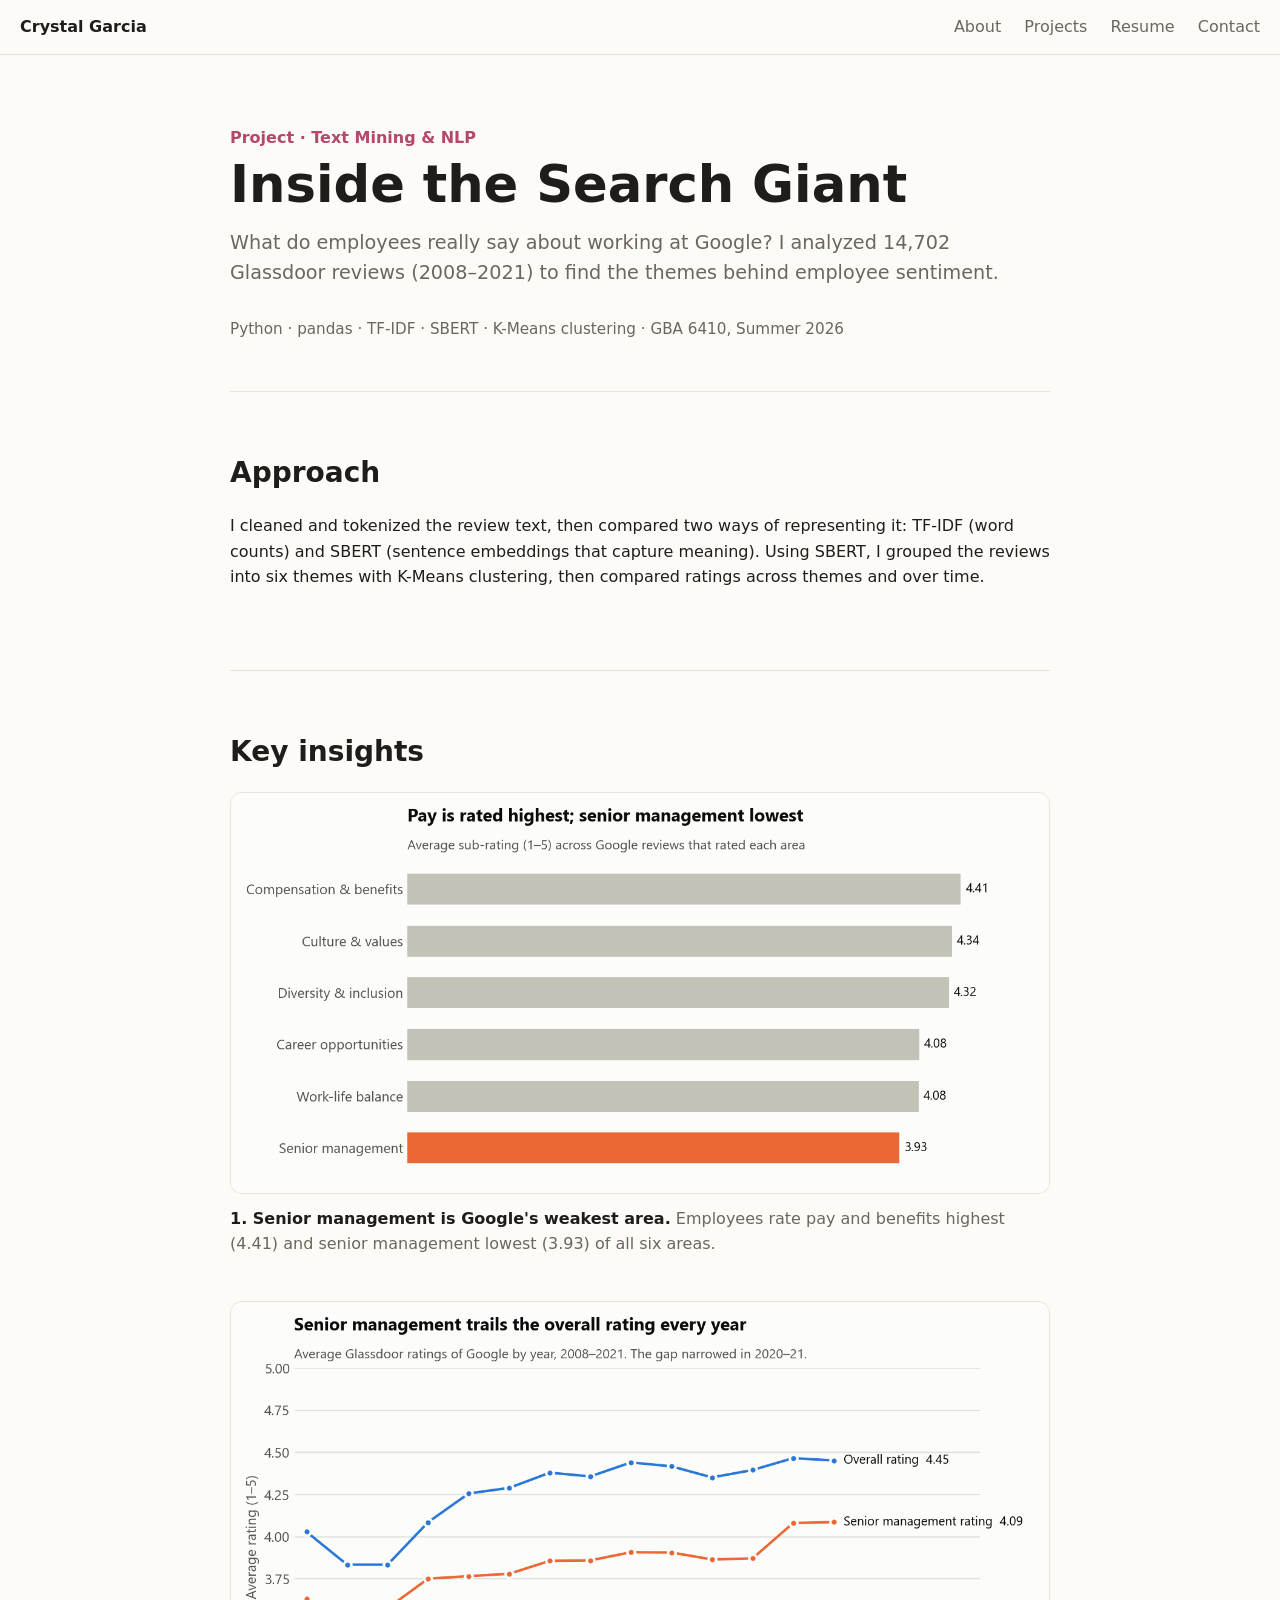
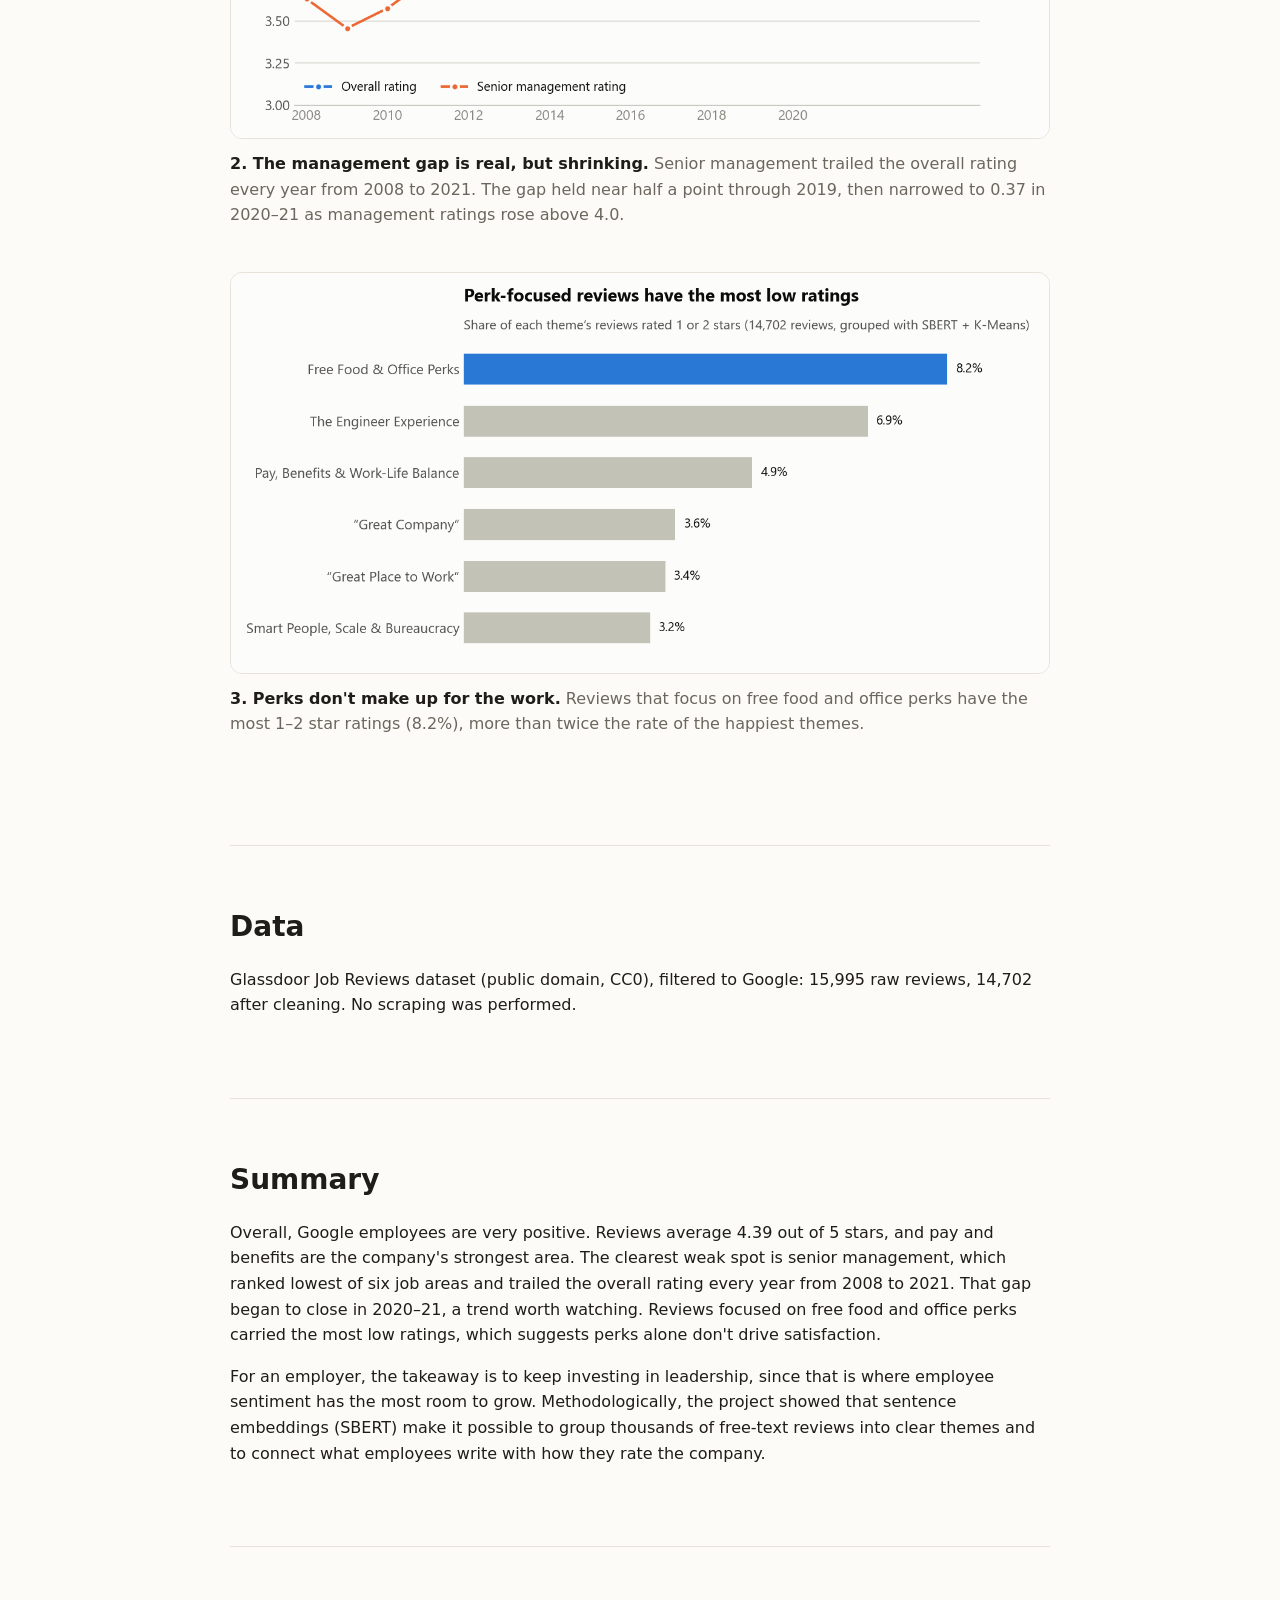
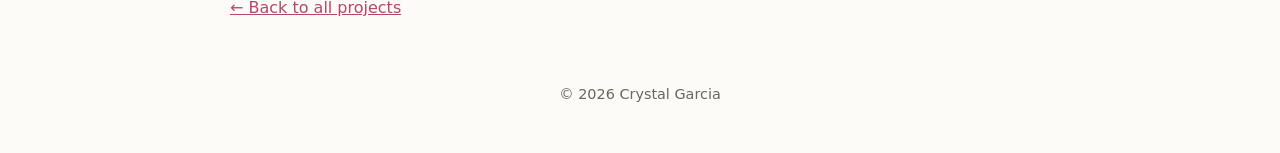
==== projects/google-reviews/index.html @ 477b3489 "Add three projects: Google reviews, K Line home values, stock backtest Co-Authored-By: Claude Opus 5" ====
<!DOCTYPE html>
<html lang="en">
<head>
  <meta charset="UTF-8">
  <meta name="viewport" content="width=device-width, initial-scale=1.0">
  <title>Inside the Search Giant | Crystal Garcia</title>
  <meta name="description" content="Text mining 14,702 Glassdoor employee reviews of Google to find what drives employee sentiment.">
  <!-- "../../" means "go up two folders" to reach the main style.css -->
  <link rel="stylesheet" href="../../style.css">
</head>
<body>

  <header class="nav">
    <a class="logo" href="../../">Crystal Garcia</a>
    <nav>
      <a href="../../#about">About</a>
      <a href="../../#projects">Projects</a>
      <a href="../../#resume">Resume</a>
      <a href="../../#contact">Contact</a>
    </nav>
  </header>

  <main>

    <!-- ============ TITLE ============ -->
    <section class="project-hero">
      <p class="eyebrow">Project &middot; Text Mining &amp; NLP</p>
      <h1>Inside the Search Giant</h1>
      <p class="tagline">
        What do employees really say about working at Google? I analyzed 14,702 Glassdoor
        reviews (2008–2021) to find the themes behind employee sentiment.
      </p>
      <p class="tools">Python &middot; pandas &middot; TF-IDF &middot; SBERT &middot; K-Means clustering &middot; GBA 6410, Summer 2026</p>
    </section>

    <!-- ============ APPROACH ============ -->
    <section>
      <h2>Approach</h2>
      <p>
        I cleaned and tokenized the review text, then compared two ways of representing it:
        TF-IDF (word counts) and SBERT (sentence embeddings that capture meaning).
        Using SBERT, I grouped the reviews into six themes with K-Means clustering,
        then compared ratings across themes and over time.
      </p>
    </section>

    <!-- ============ INSIGHTS ============ -->
    <!-- To add another insight: copy one <figure> ... </figure> block -->
    <section>
      <h2>Key insights</h2>

      <figure>
        <img src="chart_3_subratings.png" alt="Average sub-ratings: compensation and benefits 4.41, culture and values 4.34, diversity and inclusion 4.32, career opportunities 4.08, work-life balance 4.08, senior management 3.93">
        <figcaption><strong>1. Senior management is Google's weakest area.</strong> Employees rate pay and benefits highest (4.41) and senior management lowest (3.93) of all six areas.</figcaption>
      </figure>

      <figure>
        <img src="chart_1_management.png" alt="Line chart from 2008 to 2021: overall rating rises from about 4.0 to 4.45; senior management rating rises from about 3.6 to 4.09, staying below overall every year">
        <figcaption><strong>2. The management gap is real, but shrinking.</strong> Senior management trailed the overall rating every year from 2008 to 2021. The gap held near half a point through 2019, then narrowed to 0.37 in 2020–21 as management ratings rose above 4.0.</figcaption>
      </figure>

      <figure>
        <img src="chart_2_low_ratings.png" alt="Share of 1 to 2 star reviews by theme: free food and office perks 8.2%, engineer experience 6.9%, pay benefits and work-life balance 4.9%, great company 3.6%, great place to work 3.4%, smart people scale and bureaucracy 3.2%">
        <figcaption><strong>3. Perks don't make up for the work.</strong> Reviews that focus on free food and office perks have the most 1–2 star ratings (8.2%), more than twice the rate of the happiest themes.</figcaption>
      </figure>
    </section>

    <!-- ============ DATA ============ -->
    <section>
      <h2>Data</h2>
      <p>
        Glassdoor Job Reviews dataset (public domain, CC0), filtered to Google:
        15,995 raw reviews, 14,702 after cleaning. No scraping was performed.
      </p>
    </section>

    <!-- ============ SUMMARY ============ -->
    <section>
      <h2>Summary</h2>
      <p>
        Overall, Google employees are very positive. Reviews average 4.39 out of 5 stars, and pay and benefits
        are the company's strongest area. The clearest weak spot is senior management, which ranked lowest
        of six job areas and trailed the overall rating every year from 2008 to 2021. That gap began to close
        in 2020–21, a trend worth watching. Reviews focused on free food and office perks carried the most
        low ratings, which suggests perks alone don't drive satisfaction.
      </p>
      <p>
        For an employer, the takeaway is to keep investing in leadership, since that is where employee
        sentiment has the most room to grow. Methodologically, the project showed that sentence embeddings
        (SBERT) make it possible to group thousands of free-text reviews into clear themes and to connect
        what employees write with how they rate the company.
      </p>
    </section>

    <p class="back"><a href="../../#projects">&larr; Back to all projects</a></p>

  </main>

  <footer>
    <p>&copy; 2026 Crystal Garcia</p>
  </footer>

</body>
</html>
---- style.css ----
/* ===========================================================
   COLORS & FONTS: change these to restyle the whole site
   =========================================================== */
:root {
  --bg: #fdfbf7;          /* page background */
  --text: #1f1d1a;        /* main text */
  --muted: #6b665e;       /* softer gray text */
  --accent: #b5476b;      /* buttons & links (try #2f6fdb for blue) */
  --card: #ffffff;        /* project card background */
  --border: #e8e3da;
  --font: system-ui, -apple-system, "Segoe UI", Roboto, sans-serif;
}

/* Automatic dark mode when the visitor's computer is in dark mode */
@media (prefers-color-scheme: dark) {
  :root {
    --bg: #17161a;
    --text: #f1eee9;
    --muted: #a9a49c;
    --accent: #e48aa8;
    --card: #211f25;
    --border: #34313a;
  }
}

/* ===========================================================
   BASICS
   =========================================================== */
* { box-sizing: border-box; }

html { scroll-behavior: smooth; }

body {
  margin: 0;
  background: var(--bg);
  color: var(--text);
  font-family: var(--font);
  line-height: 1.6;
}

main {
  max-width: 860px;
  margin: 0 auto;
  padding: 0 20px;
}

section {
  padding: 64px 0;
  border-bottom: 1px solid var(--border);
  scroll-margin-top: 60px; /* so the nav bar doesn't cover headings */
}

h1, h2, h3 { line-height: 1.2; }
h2 { font-size: 1.75rem; margin-top: 0; }

a { color: var(--accent); }

/* ===========================================================
   NAVIGATION BAR
   =========================================================== */
.nav {
  position: sticky;
  top: 0;
  z-index: 10;
  display: flex;
  justify-content: space-between;
  align-items: center;
  flex-wrap: wrap;
  gap: 8px;
  padding: 14px 20px;
  background: var(--bg);
  border-bottom: 1px solid var(--border);
}
.logo {
  font-weight: 700;
  color: var(--text);
  text-decoration: none;
}
.nav nav a {
  margin-left: 18px;
  color: var(--muted);
  text-decoration: none;
}
.nav nav a:hover { color: var(--accent); }

/* ===========================================================
   HERO
   =========================================================== */
.hero { padding: 110px 0 90px; }
.eyebrow { color: var(--accent); font-weight: 600; margin: 0; }
.hero h1 { font-size: clamp(2.5rem, 8vw, 4.5rem); margin: 4px 0 12px; }
.tagline { font-size: 1.2rem; color: var(--muted); margin: 0 0 28px; }

/* ===========================================================
   BUTTONS
   =========================================================== */
.button {
  display: inline-block;
  padding: 12px 22px;
  border-radius: 999px;
  background: var(--accent);
  color: #fff;
  text-decoration: none;
  font-weight: 600;
}
.button.secondary {
  background: transparent;
  color: var(--accent);
  border: 2px solid var(--accent);
}

/* ===========================================================
   PROJECT CARDS
   =========================================================== */
.grid {
  display: grid;
  grid-template-columns: repeat(auto-fit, minmax(230px, 1fr));
  gap: 20px;
}
.card {
  background: var(--card);
  border: 1px solid var(--border);
  border-radius: 14px;
  padding: 22px;
}
.card h3 { margin-top: 0; }
.card p { color: var(--muted); }

.card-img {
  display: block;
  width: 100%;
  border-radius: 8px;
  margin-bottom: 14px;
  border: 1px solid var(--border);
}

/* ===========================================================
   PROJECT PAGES
   =========================================================== */
.project-hero { padding: 70px 0 50px; }
.project-hero h1 { font-size: clamp(2rem, 6vw, 3.2rem); margin: 4px 0 12px; }
.tools { color: var(--muted); font-size: 0.95rem; margin: 0; }

figure { margin: 0 0 44px; }
figure img {
  display: block;
  width: 100%;
  height: auto;
  border-radius: 12px;
  border: 1px solid var(--border);
}
figcaption { margin-top: 12px; color: var(--muted); }
figcaption strong { color: var(--text); }

.back { padding: 32px 0 0; }

/* Results tables on project pages */
.table-wrap { overflow-x: auto; }
table { width: 100%; border-collapse: collapse; font-variant-numeric: tabular-nums; }
th, td { padding: 10px 12px; text-align: left; border-bottom: 1px solid var(--border); }
th { font-size: 0.9rem; color: var(--muted); font-weight: 600; }
.caption { margin: 12px 0 44px; color: var(--muted); }
.caption strong { color: var(--text); }

/* ===========================================================
   RESUME TIMELINE
   =========================================================== */
.timeline { margin-bottom: 28px; }
.item {
  border-left: 3px solid var(--accent);
  padding: 0 0 18px 18px;
}
.item h3 { margin: 2px 0 4px; }
.item p { margin: 0; color: var(--muted); }
.when { font-size: 0.9rem; color: var(--muted); }

/* ===========================================================
   CONTACT & FOOTER
   =========================================================== */
.links { list-style: none; padding: 0; display: flex; flex-wrap: wrap; gap: 20px; }
.links a { font-weight: 600; }

footer {
  text-align: center;
  color: var(--muted);
  padding: 32px 20px;
  font-size: 0.9rem;
}
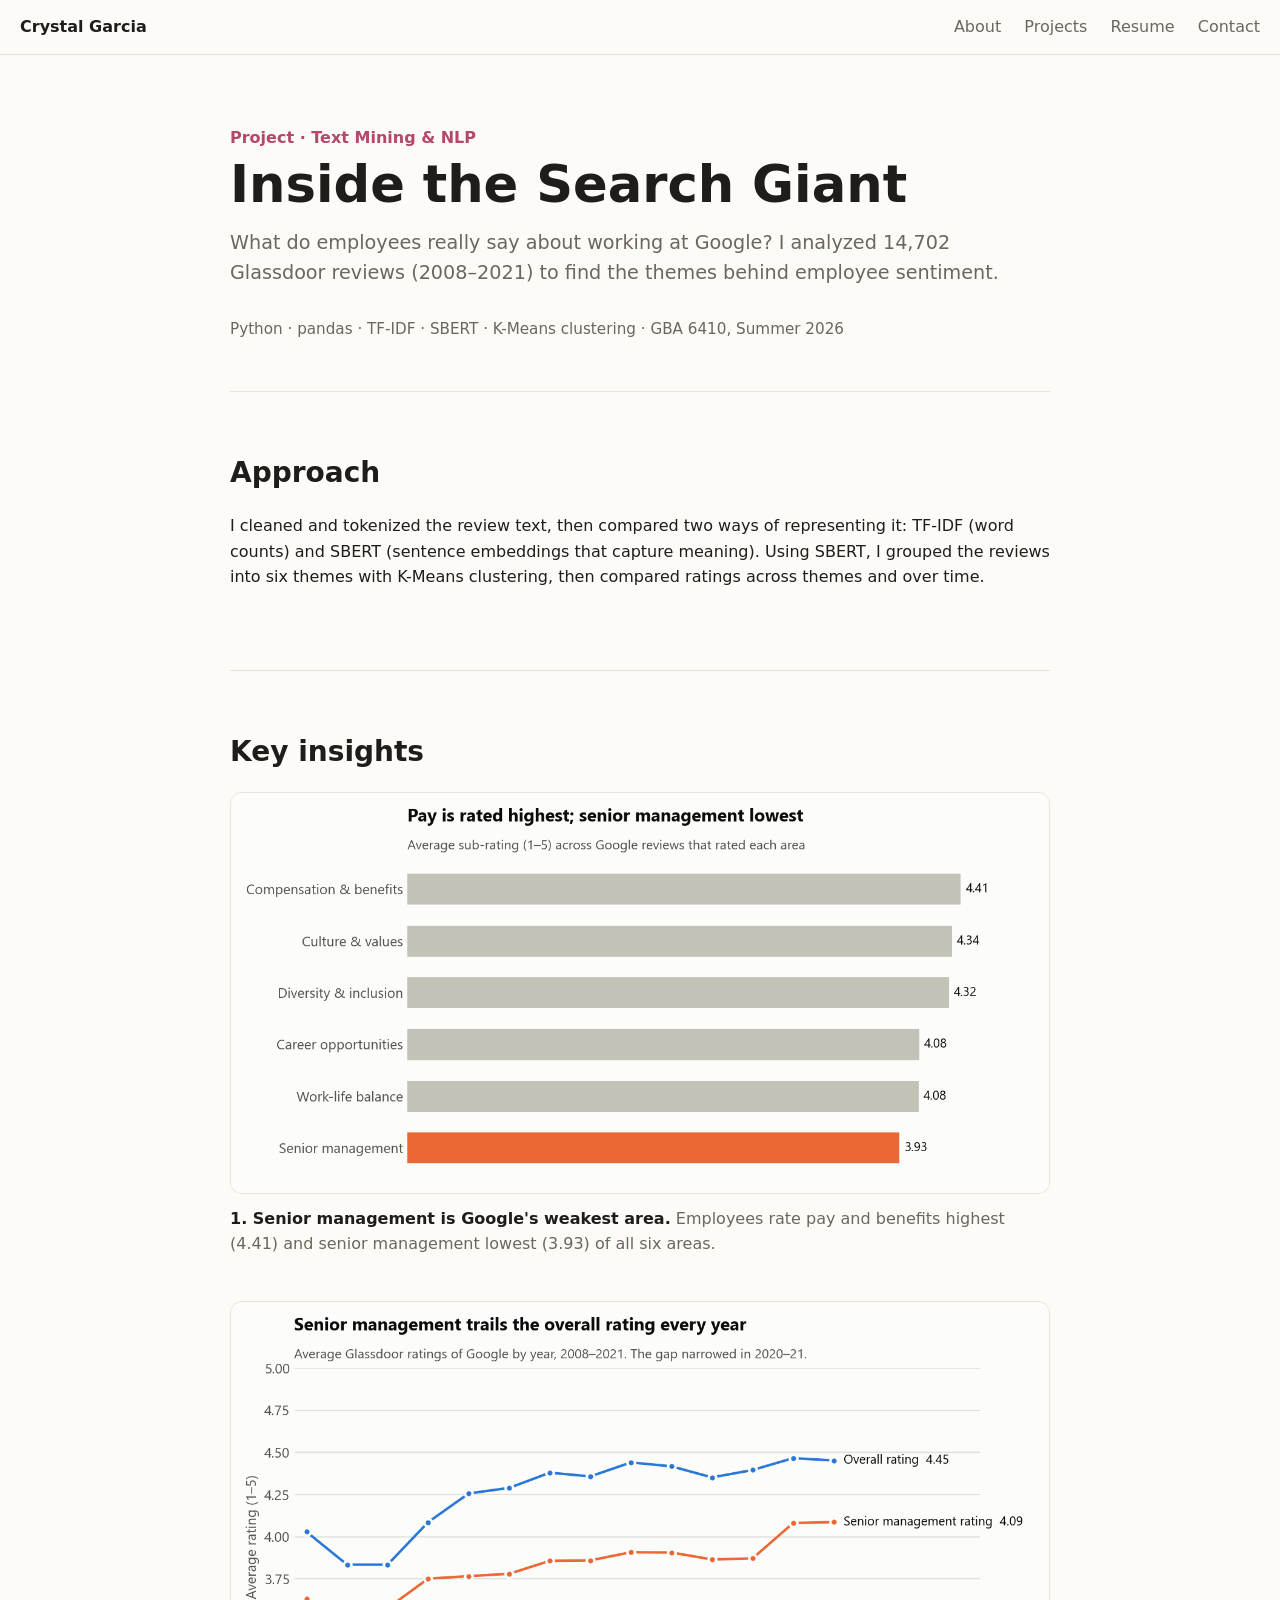
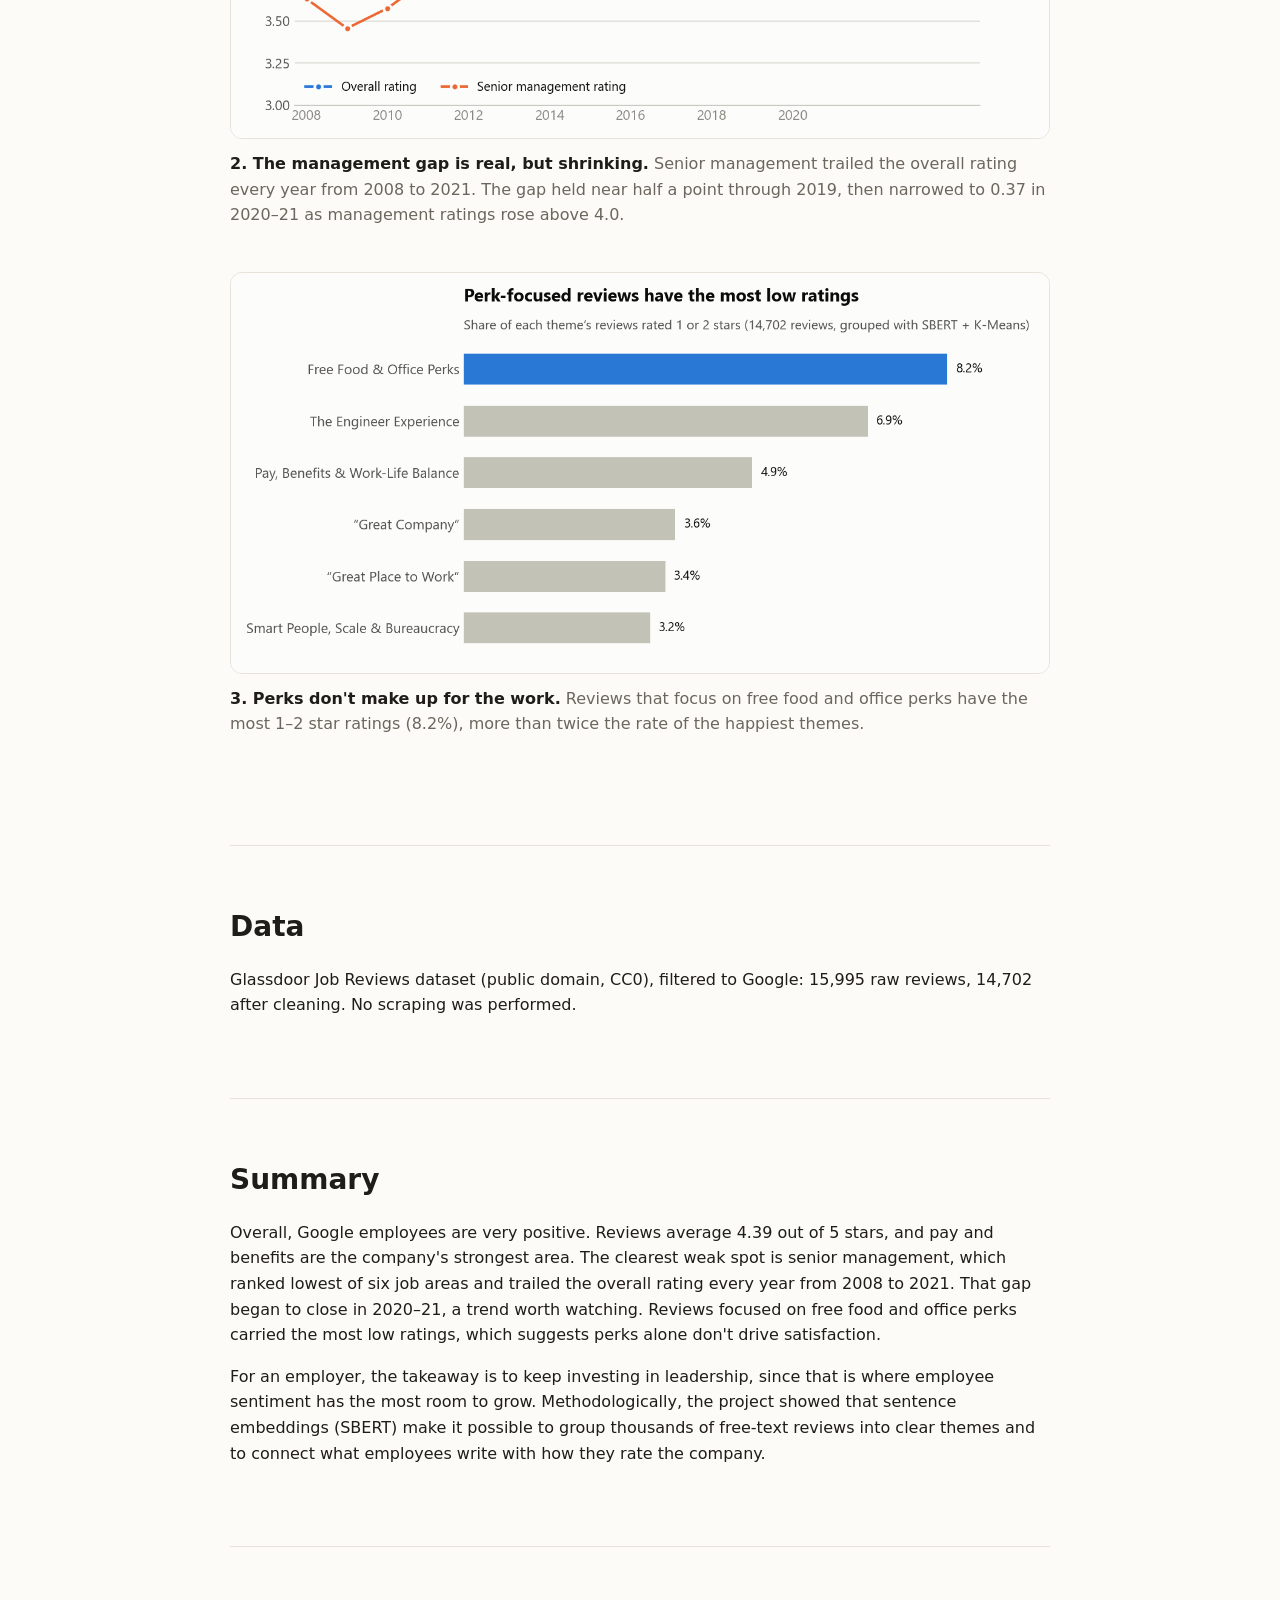
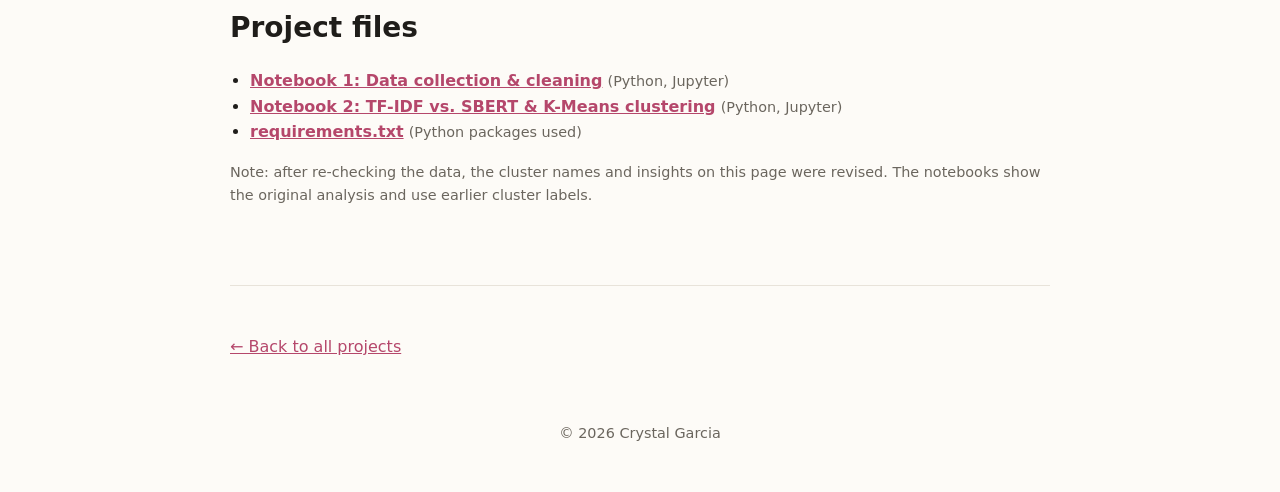
==== commit e7317747: "Remove K Line project; add code and report files to projects Co-Authored-By: Claude Opus 5.5 <norepl" ====
--- a/projects/google-reviews/index.html
+++ b/projects/google-reviews/index.html
@@ -92,6 +92,17 @@
       </p>
     </section>
 
+    <!-- ============ PROJECT FILES ============ -->
+    <section>
+      <h2>Project files</h2>
+      <ul class="files">
+        <li><a href="https://github.com/crystal76123/crystal76123.github.io/blob/main/projects/google-reviews/files/1_data_cleaning.ipynb">Notebook 1: Data collection &amp; cleaning</a> <span>(Python, Jupyter)</span></li>
+        <li><a href="https://github.com/crystal76123/crystal76123.github.io/blob/main/projects/google-reviews/files/2_text_representation_and_clustering.ipynb">Notebook 2: TF-IDF vs. SBERT &amp; K-Means clustering</a> <span>(Python, Jupyter)</span></li>
+        <li><a href="https://github.com/crystal76123/crystal76123.github.io/blob/main/projects/google-reviews/files/requirements.txt">requirements.txt</a> <span>(Python packages used)</span></li>
+      </ul>
+      <p class="note">Note: after re-checking the data, the cluster names and insights on this page were revised. The notebooks show the original analysis and use earlier cluster labels.</p>
+    </section>
+
     <p class="back"><a href="../../#projects">&larr; Back to all projects</a></p>
 
   </main>
--- a/style.css
+++ b/style.css
@@ -162,6 +162,12 @@
 .caption { margin: 12px 0 44px; color: var(--muted); }
 .caption strong { color: var(--text); }
 
+/* Project files list */
+.files { padding-left: 20px; }
+.files a { font-weight: 600; }
+.files span { color: var(--muted); font-size: 0.9rem; }
+.note { color: var(--muted); font-size: 0.9rem; }
+
 /* ===========================================================
    RESUME TIMELINE
    =========================================================== */
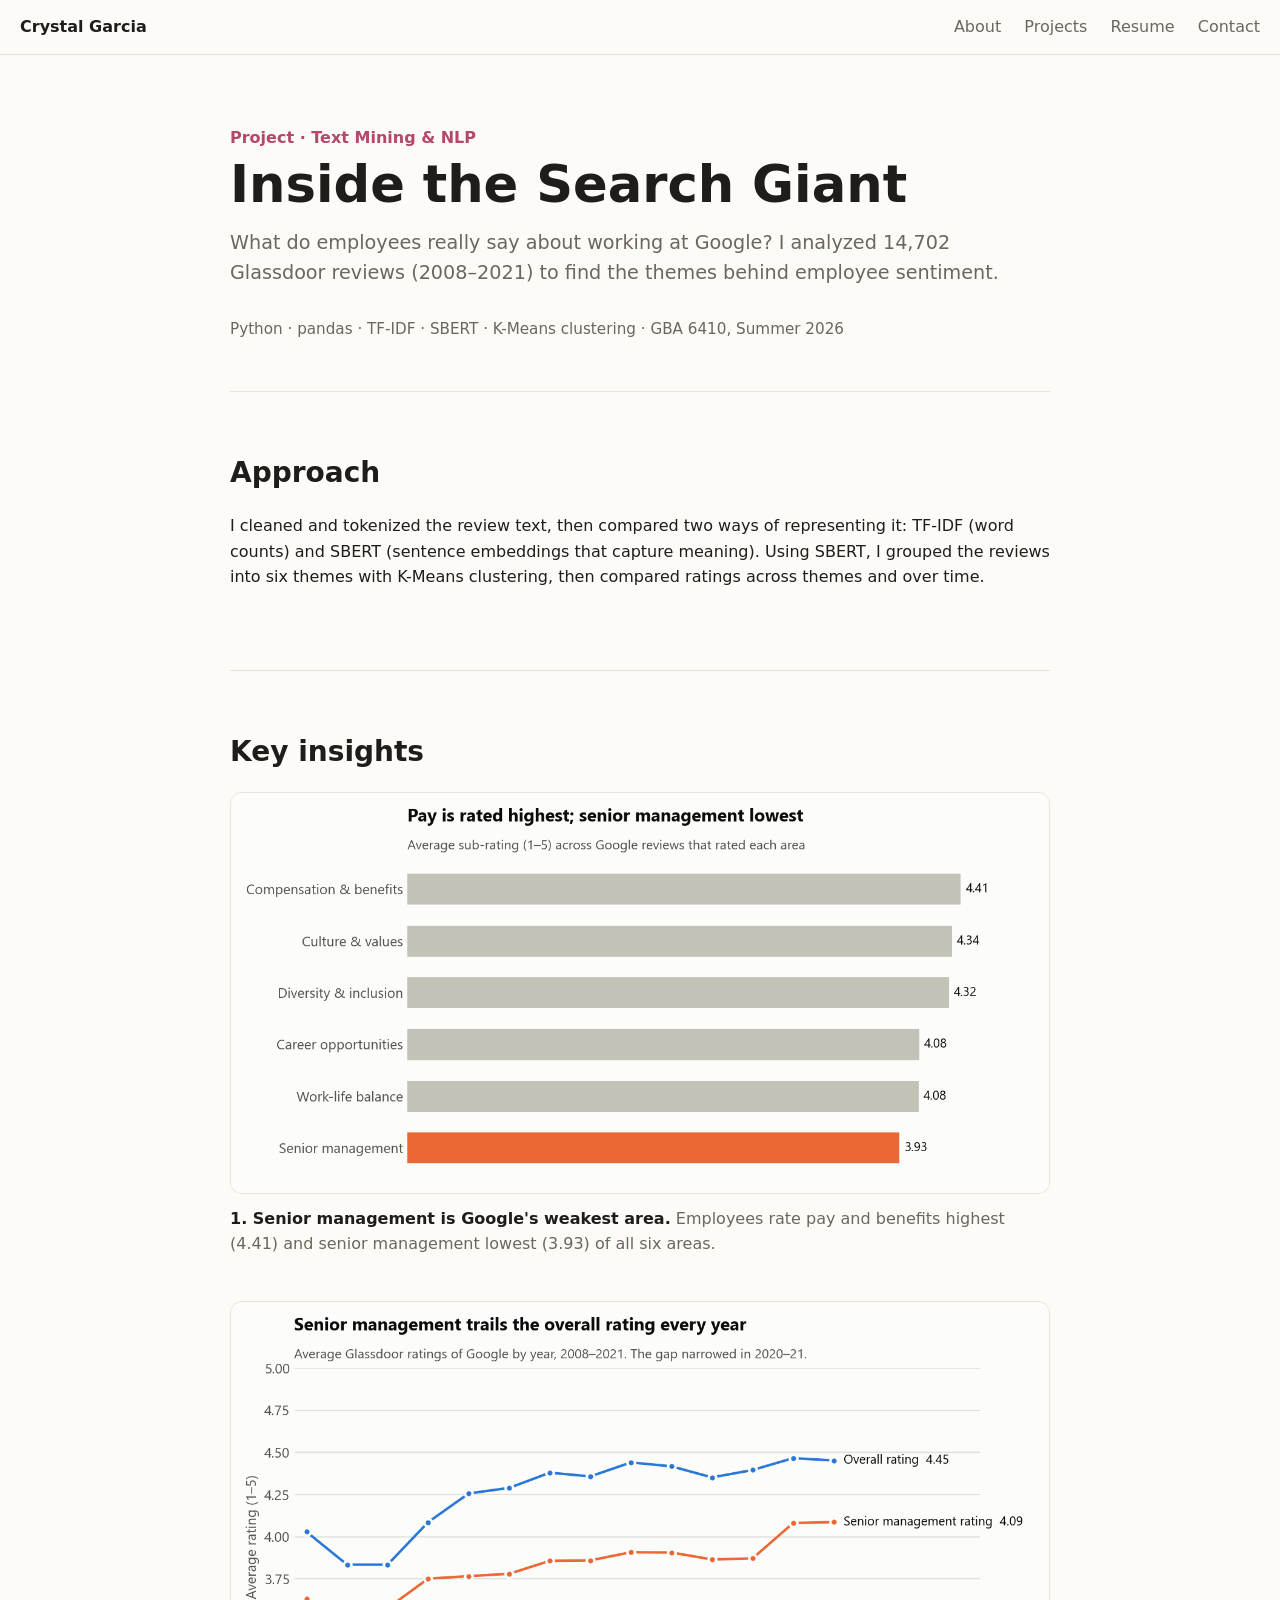
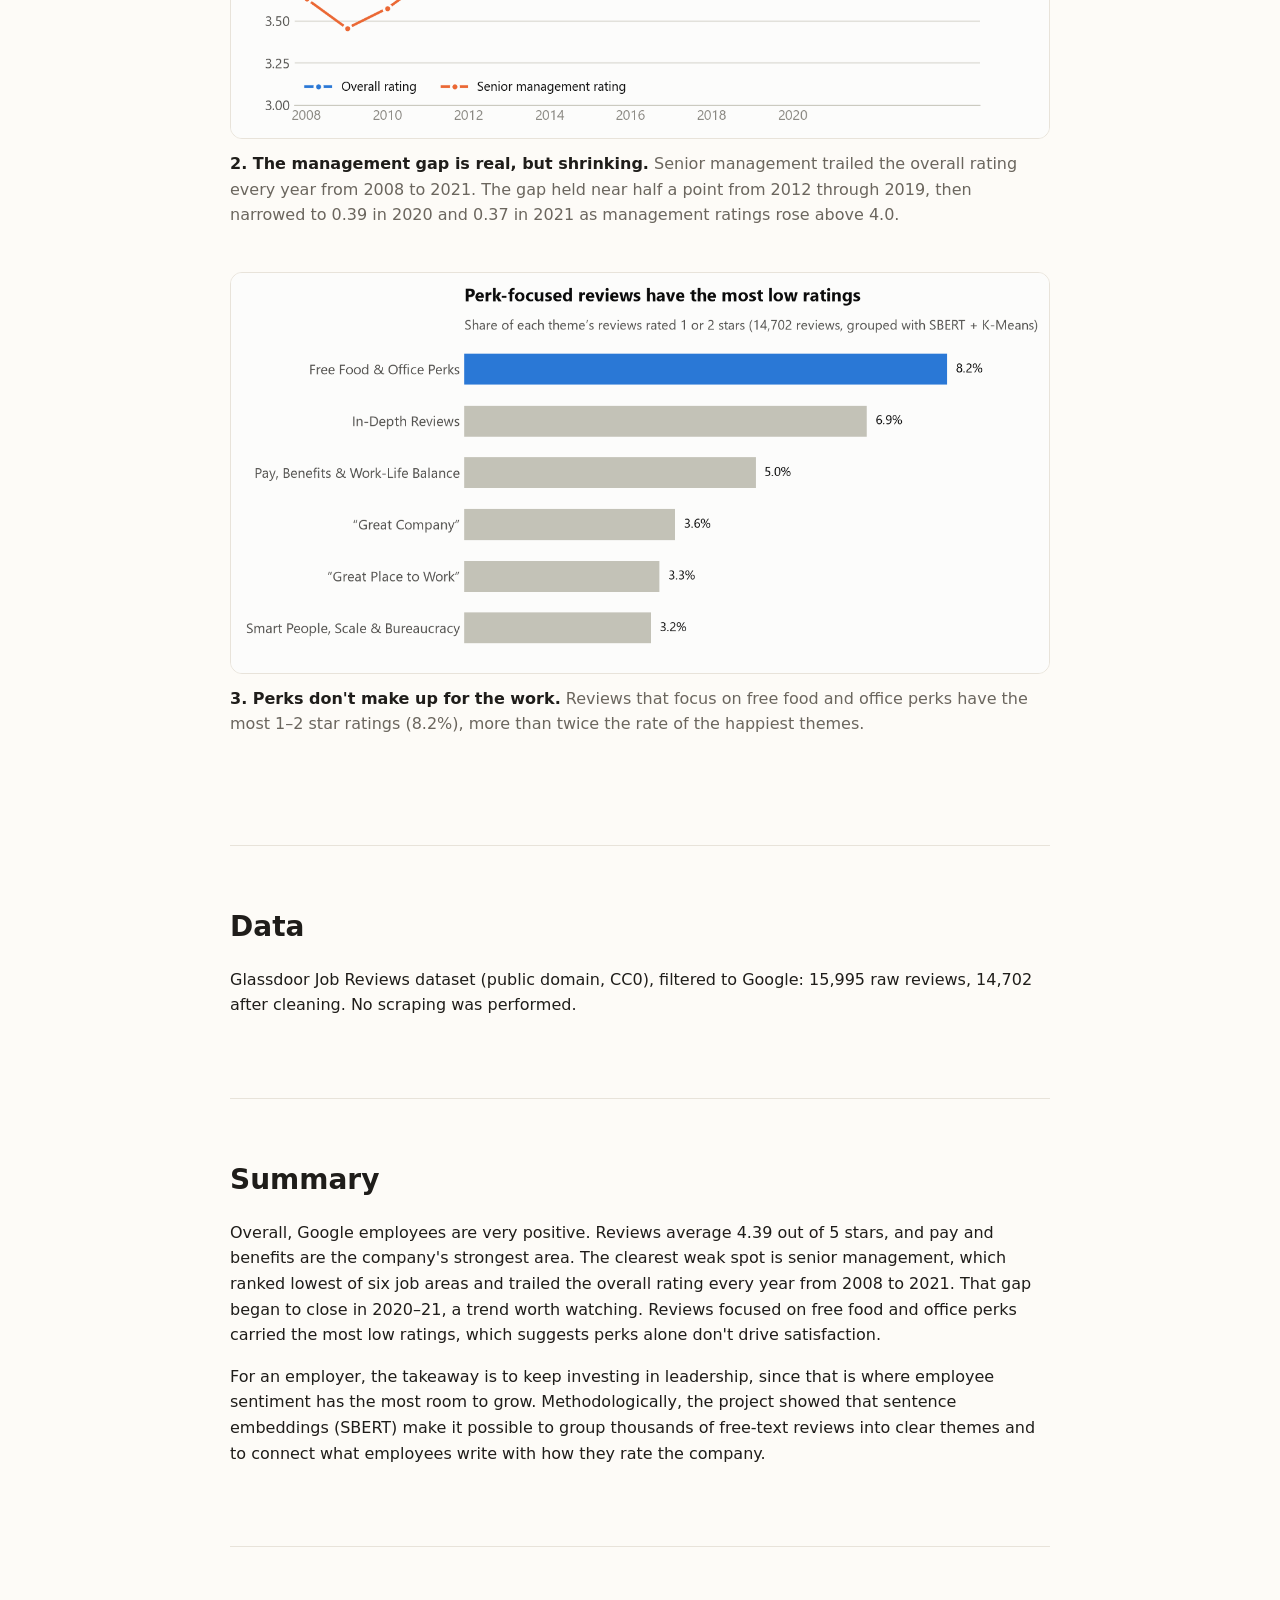
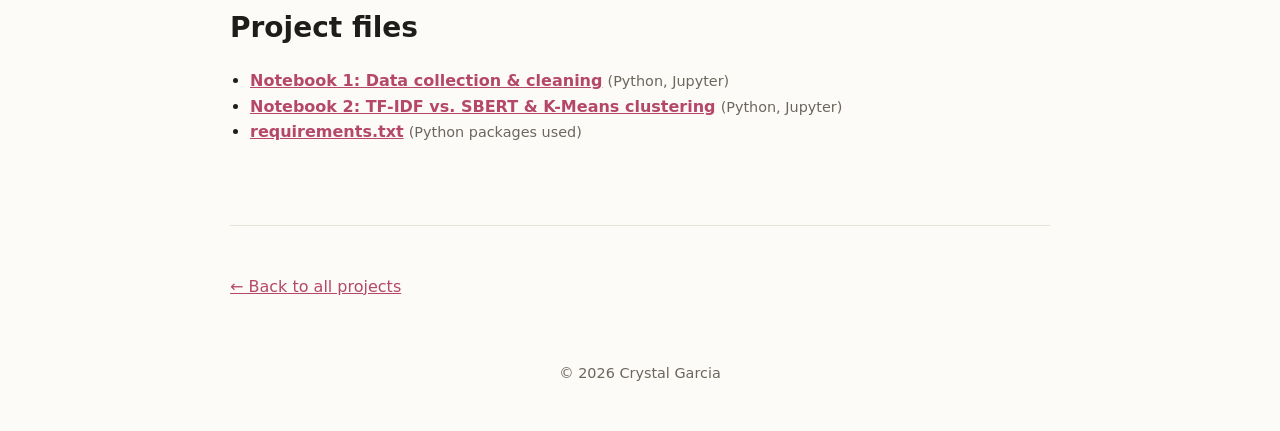
==== commit 3fa542c8: "Fix Google reviews notebook: accurate cluster labels and insights Clusters are now named by their di" ====
--- a/projects/google-reviews/index.html
+++ b/projects/google-reviews/index.html
@@ -56,11 +56,11 @@
 
       <figure>
         <img src="chart_1_management.png" alt="Line chart from 2008 to 2021: overall rating rises from about 4.0 to 4.45; senior management rating rises from about 3.6 to 4.09, staying below overall every year">
-        <figcaption><strong>2. The management gap is real, but shrinking.</strong> Senior management trailed the overall rating every year from 2008 to 2021. The gap held near half a point through 2019, then narrowed to 0.37 in 2020–21 as management ratings rose above 4.0.</figcaption>
+        <figcaption><strong>2. The management gap is real, but shrinking.</strong> Senior management trailed the overall rating every year from 2008 to 2021. The gap held near half a point from 2012 through 2019, then narrowed to 0.39 in 2020 and 0.37 in 2021 as management ratings rose above 4.0.</figcaption>
       </figure>
 
       <figure>
-        <img src="chart_2_low_ratings.png" alt="Share of 1 to 2 star reviews by theme: free food and office perks 8.2%, engineer experience 6.9%, pay benefits and work-life balance 4.9%, great company 3.6%, great place to work 3.4%, smart people scale and bureaucracy 3.2%">
+        <img src="chart_2_low_ratings.png" alt="Share of 1 to 2 star reviews by theme: free food and office perks 8.2%, in-depth reviews 6.9%, pay benefits and work-life balance 5.0%, great company 3.6%, great place to work 3.3%, smart people scale and bureaucracy 3.2%">
         <figcaption><strong>3. Perks don't make up for the work.</strong> Reviews that focus on free food and office perks have the most 1–2 star ratings (8.2%), more than twice the rate of the happiest themes.</figcaption>
       </figure>
     </section>
@@ -100,7 +100,6 @@
         <li><a href="https://github.com/crystal76123/crystal76123.github.io/blob/main/projects/google-reviews/files/2_text_representation_and_clustering.ipynb">Notebook 2: TF-IDF vs. SBERT &amp; K-Means clustering</a> <span>(Python, Jupyter)</span></li>
         <li><a href="https://github.com/crystal76123/crystal76123.github.io/blob/main/projects/google-reviews/files/requirements.txt">requirements.txt</a> <span>(Python packages used)</span></li>
       </ul>
-      <p class="note">Note: after re-checking the data, the cluster names and insights on this page were revised. The notebooks show the original analysis and use earlier cluster labels.</p>
     </section>
 
     <p class="back"><a href="../../#projects">&larr; Back to all projects</a></p>
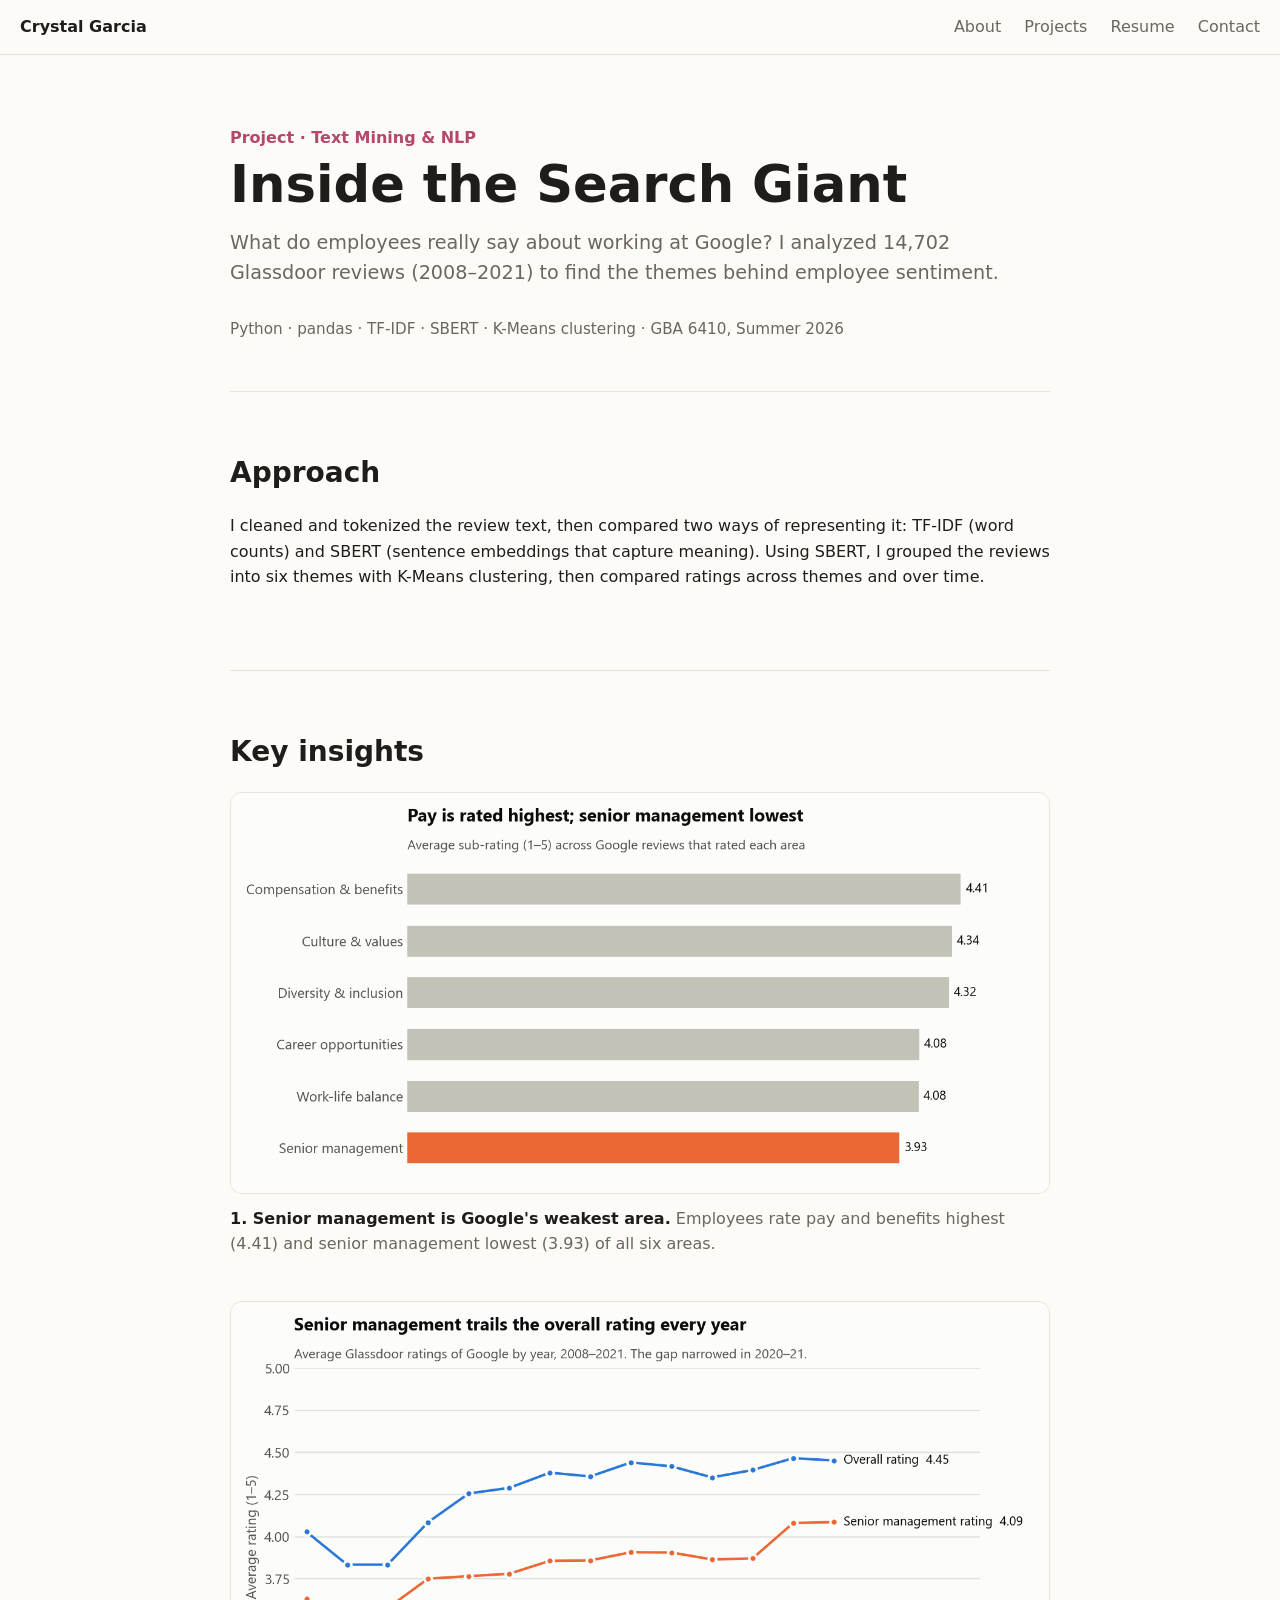
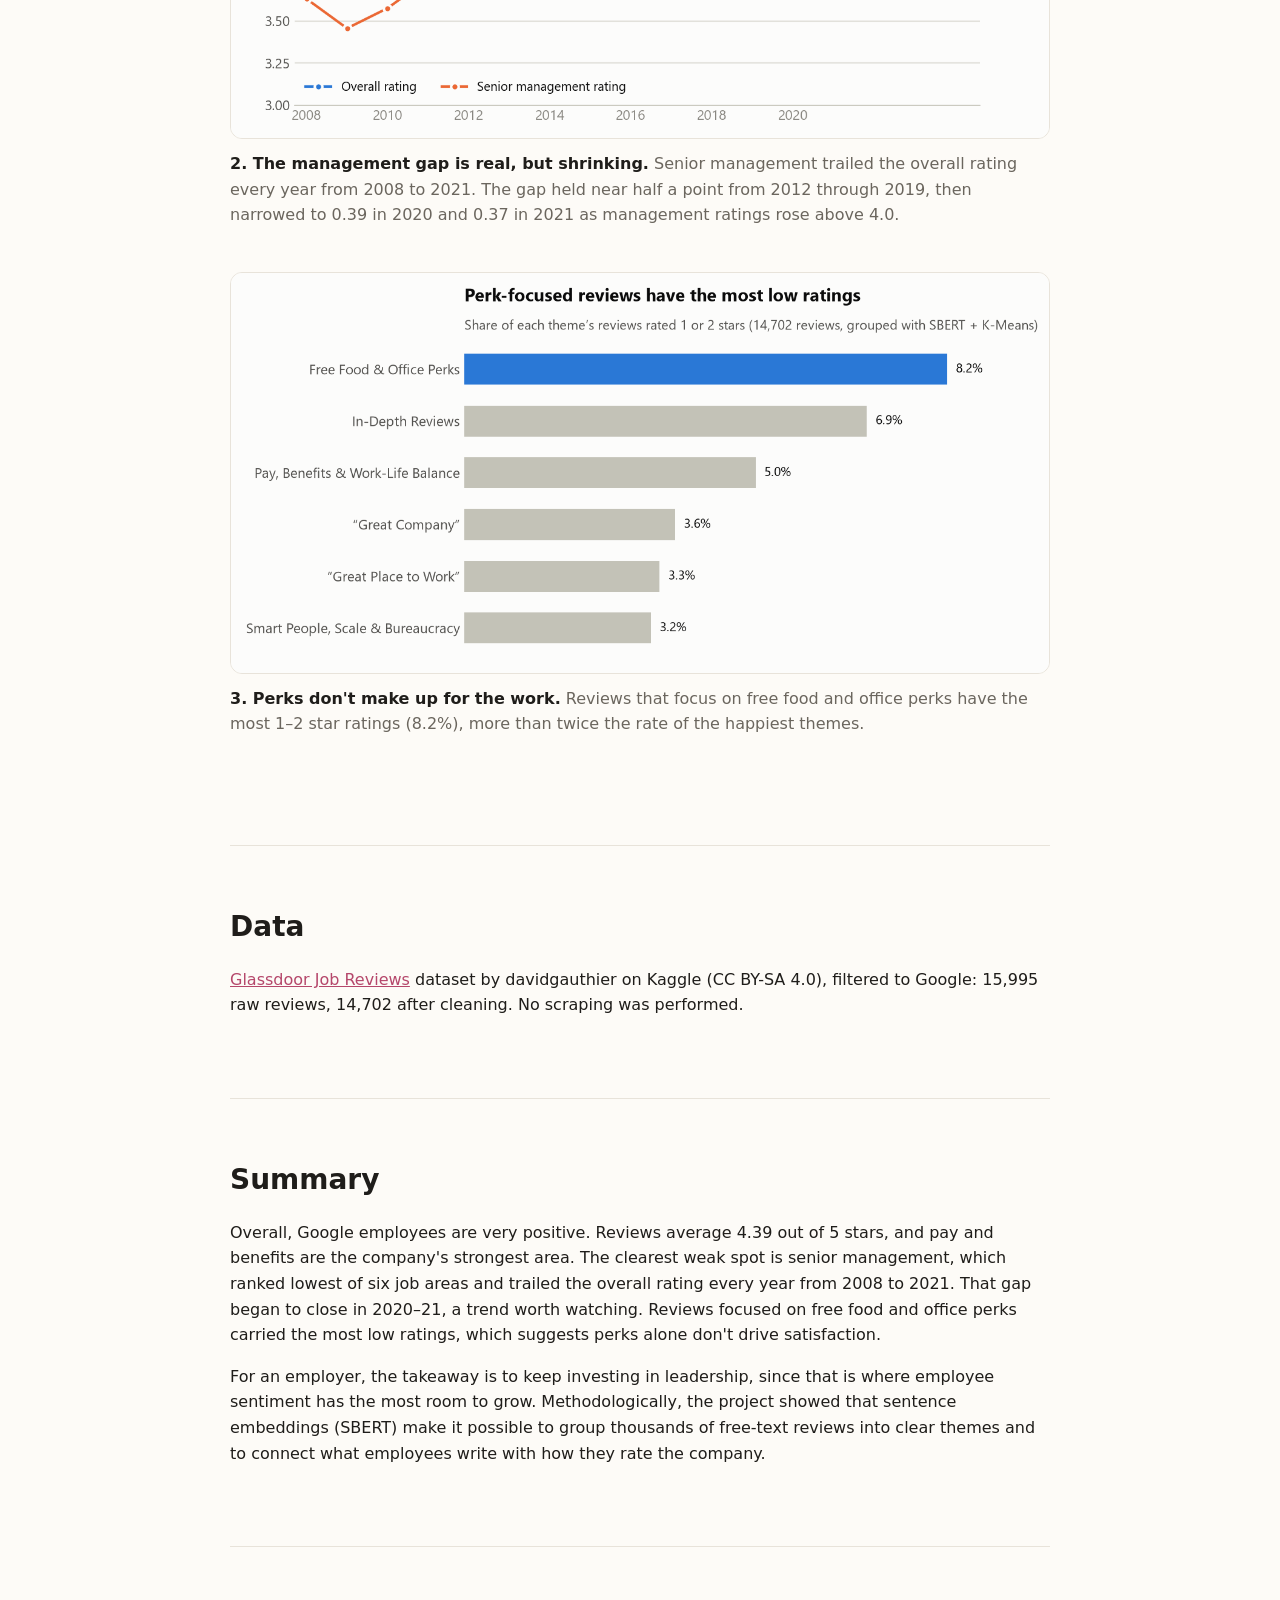
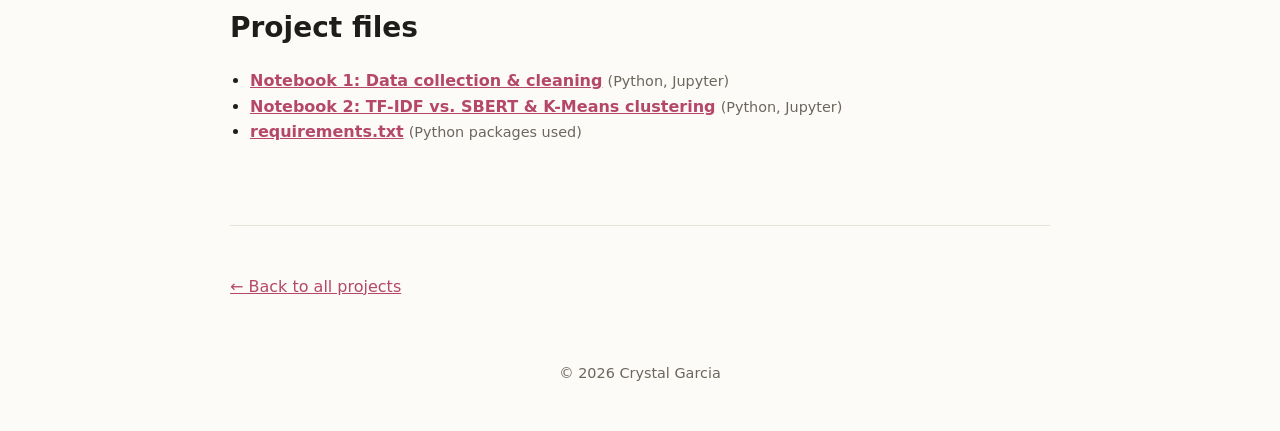
==== commit cdac87c0: "Google reviews project: fix remaining claims that didn't match the data - Data license is CC BY-SA 4" ====
--- a/projects/google-reviews/index.html
+++ b/projects/google-reviews/index.html
@@ -69,7 +69,8 @@
     <section>
       <h2>Data</h2>
       <p>
-        Glassdoor Job Reviews dataset (public domain, CC0), filtered to Google:
+        <a href="https://www.kaggle.com/datasets/davidgauthier/glassdoor-job-reviews">Glassdoor Job Reviews</a>
+        dataset by davidgauthier on Kaggle (CC BY-SA 4.0), filtered to Google:
         15,995 raw reviews, 14,702 after cleaning. No scraping was performed.
       </p>
     </section>
